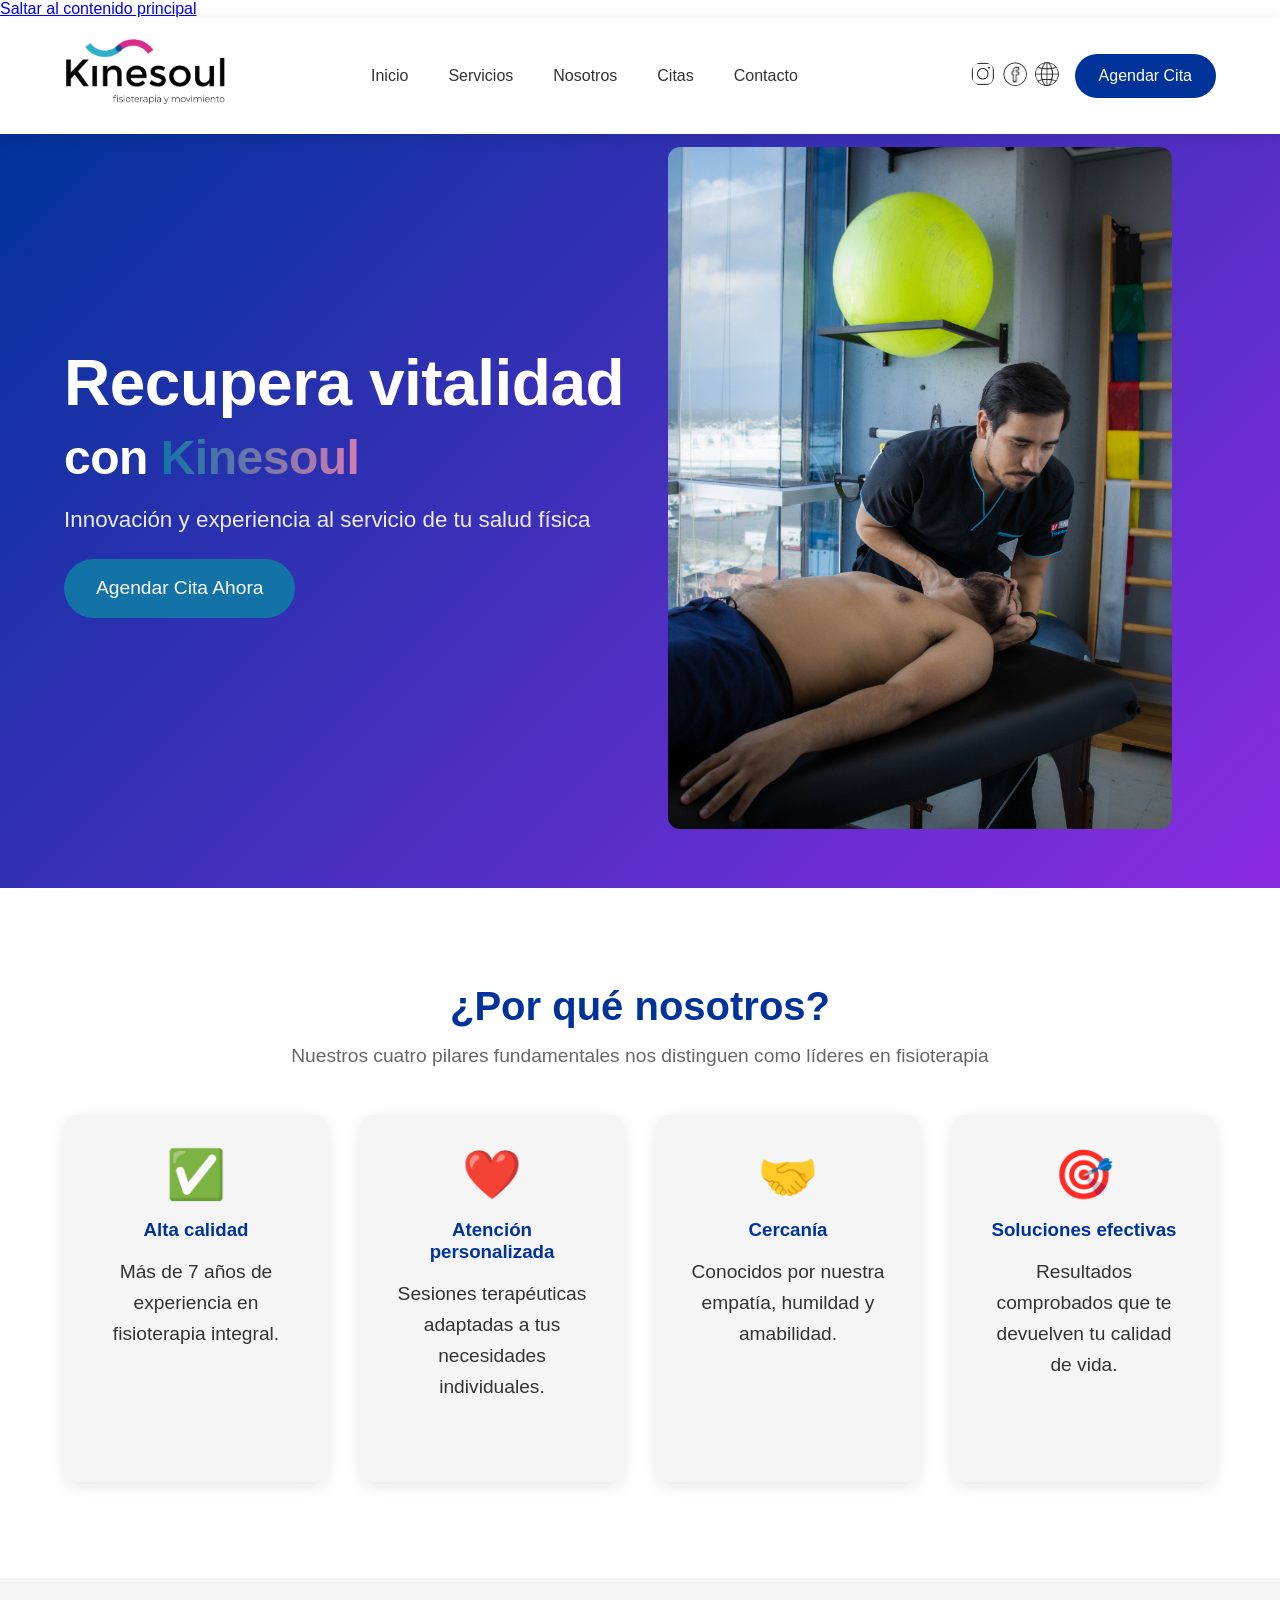
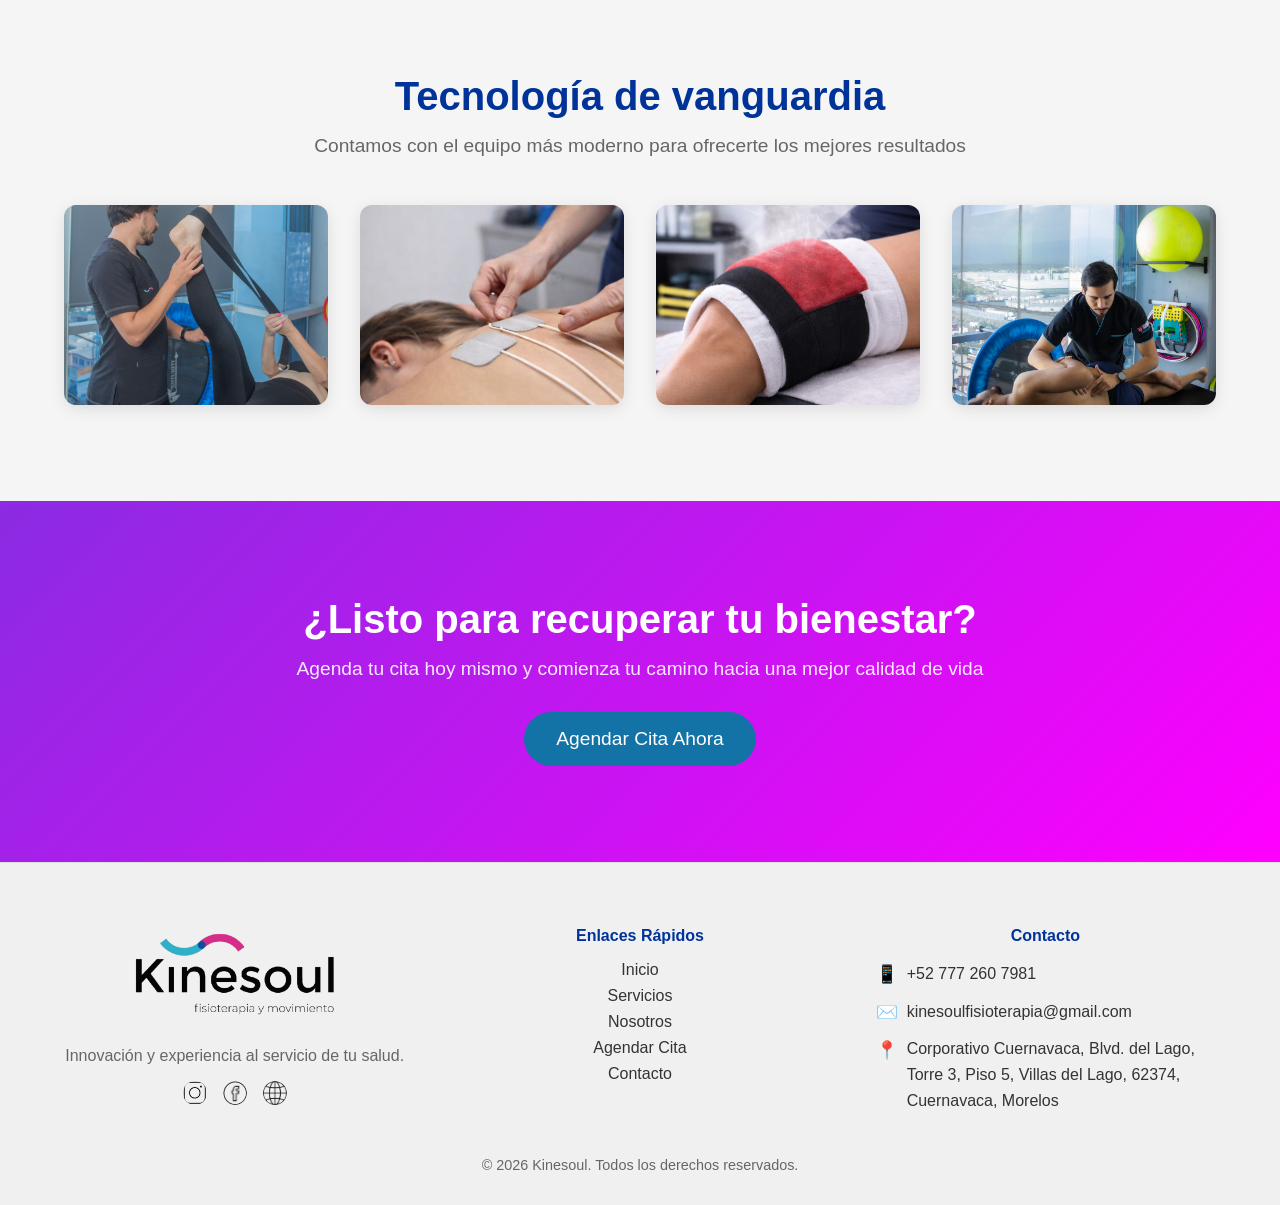
==== index.html @ 443ceb46 "Initial commit - Kinesoul physiotherapy website" ====
<!DOCTYPE html>
<html lang="es">
<head>
  <meta charset="UTF-8" />
  <meta name="viewport" content="width=device-width, initial-scale=1.0"/>
  <meta name="description" content="Kinesoul es una clínica de fisioterapia en Cuernavaca enfocada en rehabilitación, bienestar físico y atención personalizada."/>
  <title>Kinesoul - Recupera tu vitalidad</title>
  <link rel="stylesheet" href="assets/css/style.css" />
  <link rel="icon" href="assets/img/LogoBlancoRectangulo.jpeg" />
</head>
<body>
<a class="skip-link" href="#main-content">Saltar al contenido principal</a>
  <!-- Loading Screen -->
    <div class="loader" id="loader" aria-live="polite" aria-label="Cargando contenido">
      <div class="spinner" aria-hidden="true"></div>
      <p class="loader-text">Kinesoul</p>
    </div>

  <nav class="mobile-navbar" aria-label="Navegación principal móvil">
  <div class="mobile-logo-container">
    <a href="index.html" aria-label="Ir al inicio de Kinesoul">
      <img src="assets/img/LogoBlancoRectangulo.jpeg" alt="Logo de Kinesoul" />
    </a>

    <div class="mobile-social" aria-label="Redes sociales">
      <a href="https://www.instagram.com/kinesoul_fisioterapia/" target="_blank" rel="noopener noreferrer" aria-label="Instagram de Kinesoul">
        <img src="assets/img/instagram.png" alt="" />
      </a>
      <a href="https://www.facebook.com/Kinesoul.Fisioterapia/" target="_blank" rel="noopener noreferrer" aria-label="Facebook de Kinesoul">
        <img src="assets/img/facebook.png" alt="" />
      </a>
      <a href="https://www.doctoralia.com.mx/gilberto-escuadra-jasso/fisioterapeuta/morelos" target="_blank" rel="noopener noreferrer" aria-label="Perfil de Kinesoul en Doctoralia">
        <img src="assets/img/webRemove.png" alt="" />
      </a>
    </div>
  </div>

  <button class="hamburger" id="hamburger" type="button" aria-label="Abrir menú de navegación" aria-controls="slidingMenu" aria-expanded="false">
    <span></span>
    <span></span>
    <span></span>
  </button>
</nav>

  <!-- Sliding Menu -->
  <div class="sliding-menu" id="slidingMenu">
    <ul class="mobile-nav-menu">
      <li><a href="index.html">Inicio</a></li>
      <li><a href="pages/servicios.html">Servicios</a></li>
      <li><a href="pages/nosotros.html">Nosotros</a></li>
      <li><a href="pages/citas.html">Citas</a></li>
      <li><a href="pages/contacto.html">Contacto</a></li>
    </ul>
  </div>

  <!-- Desktop Navbar -->
  <nav class="desktop-navbar" id="desktopNavbar">
    <div class="logo-container">
      <a href="index.html"><img src="assets/img/LogoBlancoRectangulo.jpeg" alt="Kinesoul" /></a>
    </div>
    <ul class="nav-menu" id="navMenu">
      <li><a href="index.html">Inicio</a></li>
      <li><a href="pages/servicios.html">Servicios</a></li>
      <li><a href="pages/nosotros.html">Nosotros</a></li>
      <li><a href="pages/citas.html">Citas</a></li>
      <li><a href="pages/contacto.html">Contacto</a></li>
    </ul>
    <div class="nav-right">
      <div class="social">
        <a href="https://www.instagram.com/kinesoul_fisioterapia/" target="_blank" rel="noopener noreferrer"><img src="assets/img/instagram.png" alt="Instagram" /></a>
        <a href="https://www.facebook.com/Kinesoul.Fisioterapia/" target="_blank" rel="noopener noreferrer"><img src="assets/img/facebook.png" alt="Facebook" /></a>
        <a href="https://www.doctoralia.com.mx/gilberto-escuadra-jasso/fisioterapeuta/morelos" target="_blank" rel="noopener noreferrer"><img src="assets/img/webRemove.png" alt="Doctoralia" /></a>
      </div>
      <a href="pages/citas.html">
        <button class="btn-agendar">Agendar Cita</button>
      </a>
    </div>
    <div class="hamburger" id="desktopHamburger">
      <span></span>
      <span></span>
      <span></span>
    </div>
  </nav>
<main id="main-content">
  <!-- Hero Section -->
  <section class="hero">
    <div class="hero-content">
      <h1>Recupera vitalidad</h1>
      <h2>con <span class="highlight">Kinesoul</span></h2>
      <p class="hero-subtitle">Innovación y experiencia al servicio de tu salud física</p>
      <a href="pages/citas.html" class="btn-primary">Agendar Cita Ahora</a>
    </div>
    <div class="hero-image">
      <img src="assets/img/fisio_massage.JPG" alt="Fisioterapia en Kinesoul" />
    </div>
  </section>

  <!-- Why Us Section -->
  <section class="why-us">
    <h2>¿Por qué nosotros?</h2>
    <p>Nuestros cuatro pilares fundamentales nos distinguen como líderes en fisioterapia</p>
    <div class="cards">
      <div class="card">
        <div class="icon">✅</div>
        <h3>Alta calidad</h3>
        <p>Más de 7 años de experiencia en fisioterapia integral.</p>
      </div>
      <div class="card">
        <div class="icon">❤️</div>
        <h3>Atención personalizada</h3>
        <p>Sesiones terapéuticas adaptadas a tus necesidades individuales.</p>
      </div>
      <div class="card">
        <div class="icon">🤝</div>
        <h3>Cercanía</h3>
        <p>Conocidos por nuestra empatía, humildad y amabilidad.</p>
      </div>
      <div class="card">
        <div class="icon">🎯</div>
        <h3>Soluciones efectivas</h3>
        <p>Resultados comprobados que te devuelven tu calidad de vida.</p>
      </div>
    </div>
  </section>

  <!-- Technology Section -->
  <section class="technology">
    <h2>Tecnología de vanguardia</h2>
    <p>Contamos con el equipo más moderno para ofrecerte los mejores resultados</p>
    <div class="tech-images">
      <div class="image-item" data-title="Equipamiento de Entrenamiento Funcional" data-description="Equipo especializado para mejorar la fuerza, resistencia y movilidad funcional. Ideal para rehabilitación y prevención de lesiones.">
        <img src="assets/img/entrenamiento.jpeg" alt="Entrenamiento Funcional" />
        <div class="overlay overlay-1">
          <div class="overlay-text">Entrenamiento Funcional</div>
        </div>
      </div>
      <div class="image-item" data-title="Electroterapia Avanzada" data-description="Técnicas de electroestimulación para reducir el dolor, mejorar la circulación y acelerar la recuperación muscular.">
        <img src="assets/img/electro.jpg" alt="Electroterapia" />
        <div class="overlay overlay-2">
          <div class="overlay-text">Electroterapia</div>
        </div>
      </div>
      <div class="image-item" data-title="Equipo de Termoterapia y Crioterapia" data-description="Aplicación de calor y frío para reducir inflamación, aliviar dolor y promover la relajación muscular.">
        <img src="assets/img/calor.jpg" alt="Termoterapia" />
        <div class="overlay overlay-3">
          <div class="overlay-text">Termoterapia y Crioterapia</div>
        </div>
      </div>
      <div class="image-item" data-title="Equipo de Recuperación" data-description="Dispositivos de masaje y recuperación muscular para aliviar tensiones y mejorar el rendimiento físico.">
        <img src="assets/img/JoeEspalda.JPG" alt="Masoterapia" />
        <div class="overlay overlay-4">
          <div class="overlay-text">Recuperación</div>
        </div>
      </div>
    </div>
  </section>

  <!-- Call to Action -->
  <section class="cta">
    <h2>¿Listo para recuperar tu bienestar?</h2>
    <p>Agenda tu cita hoy mismo y comienza tu camino hacia una mejor calidad de vida</p>
    <a href="pages/citas.html" class="btn-primary">Agendar Cita Ahora</a>
  </section>
</main>
 <!-- Footer -->
  <footer>
    <div class="footer-content">
      <div class="footer-column">
        <div class="footer-logo" id="footerLogo">
          <img src="assets/img/LogoBlancoRectanguloremovebg.png" alt="Kinesoul" />
          <p>Innovación y experiencia al servicio de tu salud.</p>
          <div class="footer-social">
            <a href="https://www.instagram.com/kinesoul_fisioterapia/" target="_blank"><img src="assets/img/instagram.png" alt="Instagram" /></a>
            <a href="https://www.facebook.com/Kinesoul.Fisioterapia/" target="_blank"><img src="assets/img/facebook.png" alt="Facebook" /></a>
            <a href="https://www.doctoralia.com.mx/gilberto-escuadra-jasso/fisioterapeuta/morelos" target="_blank"><img src="assets/img/webRemove.png" alt="Doctoralia" /></a>
          </div>
        </div>
      </div>
      <div class="footer-column">
        <h4>Enlaces Rápidos</h4>
        <ul class="quick-links">
          <li><a href="../index.html">Inicio</a></li>
          <li><a href="servicios.html">Servicios</a></li>
          <li><a href="nosotros.html">Nosotros</a></li>
          <li><a href="pages/citas.html">Agendar Cita</a></li>
          <li><a href="pages/contacto.html">Contacto</a></li>          
        </ul>
      </div>

      <div class="footer-column">
        <h4>Contacto</h4>
        <div class="contact-wrapper">
          <div class="contact-row">
            <span class="icon">📱</span>
            <a href="https://wa.me/527772607981" class="contact-link">+52 777 260 7981</a>
          </div>
          <div class="contact-row">
            <span class="icon">✉️</span>
            <a href="mailto:kinesoulfisioterapia@gmail.com" class="contact-link">kinesoulfisioterapia@gmail.com</a>
          </div>
          <div class="contact-row">
            <span class="icon">📍</span>
            <a href="https://maps.google.com/maps?q=Corporativo+Cuernavaca,+Blvd.+del+Lago,+Torre+3,+Piso+5,+Villas+del+Lago,+62374,+Cuernavaca,+Morelos" target="_blank" class="contact-link">Corporativo Cuernavaca, Blvd. del Lago, Torre 3, Piso 5, Villas del Lago, 62374, Cuernavaca, Morelos</a>
          </div>
        </div>
      </div>
    </div>
    <div class="footer-bottom">
      <p>© 2026 Kinesoul. Todos los derechos reservados.</p>
    </div>
  </footer>

  <!-- Modal para píldoras informativas -->
  <div id="infoModal" class="modal">
    <div class="modal-content">
      <span class="close">&times;</span>
      <h3 id="modalTitle"></h3>
      <p id="modalText"></p>
    </div>
  </div>

  <!-- JavaScript -->
  <script src="assets/js/script.js" defer></script>
</body>
</html>
---- assets/css/style.css ----
/* Variables */
:root {
  --azul-marino: #003399;
  --violeta: #8A2BE2;
  --fucsia: #FF00FF;
  --azul-gradiente: #1373A6;
  --violeta-gradiente: #D57DAD;
  --turquesa-gradiente: #31AECA;
  --rosa-gradiente: #D8288A;
  --blanco: #ffffff;
  --texto: #333;
  --gris-oscuro: #666;
  --gris-claro: #f5f5f5;
  --sombra: 0 4px 15px rgba(0,0,0,0.1);
  --sombra-hover: 0 8px 25px rgba(0,0,0,0.15);
  --transicion: all 0.3s ease;
}

* {
  margin: 0;
  padding: 0;
  box-sizing: border-box;
  font-family: 'Open Sans', sans-serif;
}

body {
  background: var(--blanco);
  color: var(--texto);
}

/* Loader */
.loader {
  position: fixed;
  top: 0;
  left: 0;
  width: 100%;
  height: 100%;
  display: flex;
  justify-content: center;
  align-items: center;
  background: white;
  z-index: 9999;
  flex-direction: column;
  gap: 1rem;
}

.spinner {
  width: 50px;
  height: 50px;
  border: 4px solid #f3f3f3;
  border-top: 4px solid var(--azul-marino);
  border-radius: 50%;
  animation: spin 1s linear infinite;
}

@keyframes spin {
  0% { transform: rotate(0deg); }
  100% { transform: rotate(360deg); }
}

.loader-text {
  font-size: 2rem;
  font-weight: 700;
  color: var(--violeta);
  background: -webkit-linear-gradient(45deg, var(--violeta), var(--fucsia));
  -webkit-background-clip: text;
  -webkit-text-fill-color: transparent;
}

/* Mobile Navbar */
.mobile-navbar {
  display: none;
  align-items: center;
  justify-content: space-between;
  padding: 1rem 2%;
  background: white;
  box-shadow: var(--sombra);
  position: sticky;
  top: 0;
  z-index: 1000;
}

.mobile-logo-container {
  display: flex;
  align-items: center;
  gap: 1rem;
}

.mobile-logo-container img {
  height: 50px;
}

.mobile-social {
  display: flex;
  gap: 0.5rem;
}

.mobile-social img {
  width: 20px;
  height: 20px;
  border-radius: 50%;
  cursor: pointer;
  transition: var(--transicion);
}

.mobile-social img:hover {
  transform: scale(1.1);
}

.hamburger {
  display: none;
  flex-direction: column;
  cursor: pointer;
  z-index: 1001;
}

.hamburger span {
  width: 25px;
  height: 3px;
  background: var(--texto);
  margin: 3px;
  transition: all 0.3s ease;
}

.hamburger.active span:nth-child(1) {
  transform: rotate(45deg) translate(5px, 5px);
}

.hamburger.active span:nth-child(2) {
  opacity: 0;
}

.hamburger.active span:nth-child(3) {
  transform: rotate(-45deg) translate(5px, -5px);
}

/* Sliding Menu */
.sliding-menu {
  position: fixed;
  top: 0;
  left: -100%;
  width: 70%;
  height: 100vh;
  background: white;
  box-shadow: var(--sombra);
  z-index: 999;
  transition: var(--transicion);
  padding-top: 6rem;
}

.sliding-menu.active {
  left: 0;
}

.mobile-nav-menu {
  list-style: none;
  padding: 0;
  margin: 0;
}

.mobile-nav-menu li {
  margin: 0;
}

.mobile-nav-menu li a {
  display: block;
  padding: 1rem 2rem;
  text-decoration: none;
  color: var(--texto);
  font-weight: 500;
  border-bottom: 1px solid #eee;
  transition: var(--transicion);
}

.mobile-nav-menu li a:hover {
  background: var(--gris-claro);
  color: var(--azul-marino);
}

/* Desktop Navbar */
.desktop-navbar {
  display: flex;
  justify-content: space-between;
  align-items: center;
  padding: 1rem 5%;
  background: white;
  box-shadow: var(--sombra);
  position: sticky;
  top: 0;
  z-index: 100;
  transition: var(--transicion);
  transform: translateY(0);
}

.desktop-navbar.hidden {
  transform: translateY(-100%);
}

.logo-container img {
  height: 80px;
  cursor: pointer;
}

.nav-menu {
  display: flex;
  list-style: none;
  gap: 2.5rem;
  margin: 0 15% 0 auto;
  padding: 0;
  transition: var(--transicion);
}

@media (min-width: 901px) and (max-width: 1200px) {
  .logo-container img {
    height: 70px;
  }

  .nav-menu {
    gap: 1.4rem;
    margin: 0 4% 0 auto;
  }

  .btn-agendar {
    padding: 0.7rem 1.2rem;
    font-size: 0.95rem;
  }
}

.nav-menu li a {
  text-decoration: none;
  color: var(--texto);
  font-weight: 500;
  transition: var(--transicion);
}

.nav-menu li a:hover {
  color: var(--azul-marino);
}

.nav-right {
  display: flex;
  align-items: center;
  gap: 1rem;
}

.social {
  display: flex;
  gap: 0.5rem;
  transition: var(--transicion);
}

.social img {
  width: 24px;
  height: 24px;
  border-radius: 50%;
  cursor: pointer;
  transition: var(--transicion);
}

.social img:hover {
  transform: scale(1.1);
}

.btn-agendar {
  background: var(--azul-marino);
  color: white;
  border: none;
  padding: 0.8rem 1.5rem;
  font-size: 1rem;
  border-radius: 30px;
  cursor: pointer;
  transition: var(--transicion);
}

.btn-agendar:hover {
  background: #002a80;
}

/* Hero Section */
.hero {
  display: flex;
  align-items: center;
  justify-content: center;
  gap: 1rem; 
  padding-top: 0.5rem; 
  padding-bottom: 4rem;
  padding-left: 5%;
  padding-right: 5%;
  background: linear-gradient(135deg, var(--azul-marino), var(--violeta));
  color: white;
}

.hero-content {
  flex: 1;
  color: white;
  font-size: 1.4rem; 
  line-height: 1.4;
  margin-right: -3rem; 
}

.hero h1 {
  font-size: 4rem; 
  font-weight: 800;
  margin-bottom: 0.3rem;
  line-height: 1.1;
  letter-spacing: -0.5px; 
}

.hero h2 {
  font-size: 3rem; 
  font-weight: 800;
  margin-bottom: 0.8rem;
  letter-spacing: -0.5px; 
}

.highlight {
  background: linear-gradient(90deg, var(--azul-gradiente) 0%, var(--violeta-gradiente) 100%);
  -webkit-background-clip: text;
  -webkit-text-fill-color: transparent;
}

.hero-subtitle {
  font-size: 1.4rem; 
  margin-bottom: 1.5rem;
  opacity: 0.9;
  line-height: 1.4; 
  text-align: left; 
  word-wrap: break-word; 
}

.btn-primary {
  background: #1373A6; 
  color: white;
  border: none;
  padding: 1rem 2rem;
  font-size: 1.2rem; 
  border-radius: 30px;
  cursor: pointer;
  transition: var(--transicion);
  text-decoration: none;
  display: inline-block;
}

.btn-primary:hover {
  background: #0f5a80; 
  transform: translateY(-3px);
  box-shadow: var(--sombra-hover);
}

.hero-image {
  flex: 1;
  display: flex;
  justify-content: center;
  align-items: center;
  transform: translateY(5px); 
}

.hero-image img {
  width: 85%; 
  height: auto;
  object-fit: cover;
  border-radius: 12px;
  transition: var(--transicion);
}

.hero-image:hover img {
  transform: scale(1.05); 
}

/* Why Us Section */
.why-us {
  padding: 6rem 5%;
  background: var(--blanco);
  text-align: center;
}

.why-us h2 {
  color: var(--azul-marino);
  font-size: 2.5rem;
  margin-bottom: 1rem;
}

.why-us p {
  color: var(--gris-oscuro);
  font-size: 1.2rem;
  margin-bottom: 3rem;
}

.cards {
  display: grid;
  grid-template-columns: repeat(auto-fit, minmax(250px, 1fr));
  gap: 2rem;
}

.card {
  background: var(--gris-claro);
  padding: 2rem;
  border-radius: 12px;
  box-shadow: var(--sombra);
  transition: var(--transicion);
  text-align: center;
}

.card:hover {
  transform: translateY(-10px);
  box-shadow: var(--sombra-hover);
}

.card .icon {
  font-size: 3rem;
  margin-bottom: 1rem;
}

.card h3 {
  color: var(--azul-marino);
  margin-bottom: 1rem;
}

.card p {
  color: var(--texto);
  line-height: 1.6;
}

/* Technology Section */
.technology {
  padding: 6rem 5%;
  background: var(--gris-claro);
  text-align: center;
}

.technology h2 {
  color: var(--azul-marino);
  font-size: 2.5rem;
  margin-bottom: 1rem;
}

.technology p {
  color: var(--gris-oscuro);
  font-size: 1.2rem;
  margin-bottom: 3rem;
}

.tech-images {
  display: grid;
  grid-template-columns: repeat(auto-fit, minmax(250px, 1fr));
  gap: 2rem;
}

.image-item {
  position: relative;
  border-radius: 12px;
  overflow: hidden;
  box-shadow: var(--sombra);
  cursor: pointer;
  transition: var(--transicion);
  height: 200px;
}

.image-item img {
  width: 100%;
  height: 100%;
  object-fit: cover;
  transition: var(--transicion);
}

.image-item:hover img {
  transform: scale(1.05);
  filter: brightness(0.7);
}

.overlay {
  position: absolute;
  top: 0;
  left: 0;
  right: 0;
  bottom: 0;
  background: rgba(0, 0, 0, 0.7);
  opacity: 0;
  transition: var(--transicion);
  display: flex;
  justify-content: center;
  align-items: center;
  color: white;
  font-size: 1.5rem;
  text-align: center;
  padding: 1rem;
  pointer-events: none;
}

.image-item:hover .overlay {
  opacity: 1;
}

.overlay-1 {
  background: linear-gradient(45deg, rgba(19, 115, 166, 0.8), rgba(19, 115, 166, 0.9));
}

.overlay-2 {
  background: linear-gradient(45deg, rgba(213, 125, 173, 0.8), rgba(213, 125, 173, 0.9));
}

.overlay-3 {
  background: linear-gradient(45deg, rgba(49, 174, 202, 0.8), rgba(49, 174, 202, 0.9));
}

.overlay-4 {
  background: linear-gradient(45deg, rgba(216, 40, 138, 0.8), rgba(216, 40, 138, 0.9));
}

.overlay-text {
  opacity: 0;
  transition: var(--transicion);
  font-size: 1.8rem; 
  font-weight: bold;
}

.image-item:hover .overlay-text {
  opacity: 1;
}

/* Call to Action */
.cta {
  padding: 6rem 5%;
  background: linear-gradient(135deg, var(--violeta), var(--fucsia));
  color: white;
  text-align: center;
}

.cta h2 {
  font-size: 2.5rem;
  margin-bottom: 1rem;
}

.cta p {
  font-size: 1.2rem;
  margin-bottom: 2rem;
  opacity: 0.9;
}

.cta .btn-primary {
  background: #1373A6; 
}

.cta .btn-primary:hover {
  background: #0f5a80; 
}

/* About Section (Nosotros) */
.nosotros-section {
  padding: 6rem 5%;
  background: var(--blanco);
}

.nosotros-section h1 {
  color: var(--azul-marino);
  font-size: 2.5rem;
  text-align: center;
  margin-bottom: 1rem;
}

.nosotros-section .subtitle {
  color: var(--gris-oscuro);
  font-size: 1.2rem;
  text-align: center;
  margin-bottom: 3rem;
}

.team-grid {
  display: grid;
  grid-template-columns: repeat(auto-fit, minmax(350px, 1fr));
  gap: 2rem;
  margin-bottom: 4rem;
}

.team-card {
  background: var(--gris-claro);
  border-radius: 12px;
  overflow: hidden;
  box-shadow: var(--sombra);
  transition: var(--transicion);
  cursor: pointer;
}

.team-card:hover {
  transform: translateY(-10px);
  box-shadow: var(--sombra-hover);
}

.team-image {
  height: 250px;
  overflow: hidden;
}

.team-image img {
  width: 100%;
  height: 100%;
  object-fit: cover;
  object-position: center 15%; 
  transition: var(--transicion);
}

.team-card:hover .team-image img {
  transform: scale(1.05);
}

.team-content {
  padding: 1.5rem;
}

.team-content h3 {
  color: var(--azul-marino);
  margin-bottom: 0.5rem;
}

.team-content p {
  color: var(--texto);
  margin-bottom: 1rem;
  line-height: 1.6;
}

.view-profile-btn {
  background: var(--azul-marino);
  color: white;
  border: none;
  padding: 0.8rem 1.5rem;
  font-size: 1rem;
  border-radius: 30px;
  cursor: pointer;
  transition: var(--transicion);
  margin-top: 1rem;
}

.view-profile-btn:hover {
  background: #002a80;
}

.philosophy-section {
  text-align: center;
  margin-top: 4rem;
}

.philosophy-section h2 {
  color: var(--azul-marino);
  font-size: 2rem;
  margin-bottom: 2rem;
}

.philosophy-section p {
  color: var(--texto);
  max-width: 800px;
  margin: 0 auto 3rem;
  line-height: 1.8;
  font-size: 1.1rem;
}

.philosophy-cards {
  display: grid;
  grid-template-columns: repeat(auto-fit, minmax(250px, 1fr));
  gap: 2rem;
}

.philosophy-card {
  background: white;
  padding: 2rem;
  border-radius: 12px;
  box-shadow: var(--sombra);
  transition: var(--transicion);
}

.philosophy-card:hover {
  transform: translateY(-5px);
  box-shadow: var(--sombra-hover);
}

.philosophy-icon {
  font-size: 2.5rem;
  color: var(--azul-marino);
  margin-bottom: 1rem;
}

.philosophy-card h3 {
  color: var(--azul-marino);
  margin-bottom: 1rem;
}

.philosophy-card p {
  color: var(--texto);
}

/* Profile Section (Gilberto & Gera) */
.about-section, .profile-section {
  padding: 6rem 5%;
  background: var(--blanco);
}

.about-header, .profile-header {
  display: flex;
  align-items: center;
  gap: 2rem;
  margin-bottom: 3rem;
}

.profile-image {
  width: 300px;
  height: 300px;
  border-radius: 12px;
  overflow: hidden;
  box-shadow: var(--sombra);
}

.profile-image img {
  width: 100%;
  height: 100%;
  object-fit: cover;
  object-position: center 15%; 
  transform: translateY(10px); 
}

.profile-info {
  flex: 1;
}

.profile-info h1 {
  color: var(--azul-marino);
  font-size: 2.5rem;
  margin-bottom: 0.5rem;
}

.profile-info p {
  color: #333;
  margin-bottom: 1rem;
  line-height: 1.6;
}

.tabs-container, .profile-content {
  background: white;
  border-radius: 12px;
  box-shadow: var(--sombra);
  padding: 2rem;
  margin-bottom: 3rem;
}

.tab-buttons {
  display: flex;
  gap: 1rem;
  margin-bottom: 1.5rem;
  flex-wrap: wrap;
}

.tab-button {
  background: #f0f0f0;
  color: var(--texto);
  border: none;
  padding: 1rem 1.5rem;
  font-size: 1rem;
  border-radius: 8px;
  cursor: pointer;
  transition: var(--transicion);
  display: flex;
  align-items: center;
  gap: 0.5rem;
}

.tab-button:hover {
  transform: scale(1.05);
  background: #e0e0e0;
}

.tab-button.active[data-tab="education"] {
  background: #e6f0ff; /* Light blue */
  color: var(--texto);
}

.tab-button.active[data-tab="experience"] {
  background: #f0e6ff; /* Light violet */
  color: var(--texto);
}

.tab-button.active[data-tab="certifications"] {
  background: #ffe6f0; /* Light fuchsia */
  color: var(--texto);
}

.tab-icon {
  font-size: 1.2rem;
}

.tab-content {
  min-height: 300px;
}

.tab-pane {
  display: none;
  animation: fadeIn 0.5s ease;
}

.tab-pane.active {
  display: block;
}

#education {
  background-color: #e6f0ff; /* Light blue */
  padding: 1.5rem;
  border-radius: 8px;
}

#experience {
  background-color: #f0e6ff; /* Light violet */
  padding: 1.5rem;
  border-radius: 8px;
}

#certifications {
  background-color: #ffe6f0; /* Light fuchsia */
  padding: 1.5rem;
  border-radius: 8px;
}

.tab-pane h2 {
  margin-bottom: 1.5rem;
  font-size: 1.8rem;
}

#education h2 {
  color: var(--azul-marino);
}

#experience h2 {
  color: var(--violeta);
}

#certifications h2 {
  color: var(--fucsia);
}

.tab-pane p {
  color: var(--texto);
  margin-bottom: 1rem;
  line-height: 1.6;
  font-size: 1.1rem;
}

.tab-pane ul {
  list-style: none;
  padding: 0;
  margin: 1rem 0;
}

.tab-pane ul li {
  margin-bottom: 0.75rem;
  padding-left: 1.5rem;
  position: relative;
  line-height: 1.6;
}

.tab-pane ul li:before {
  content: "•";
  position: absolute;
  left: 0;
  font-size: 1.5rem;
  top: 0;
}

#education ul li:before {
  color: var(--azul-marino);
}

#experience ul li:before {
  color: var(--violeta);
}

#certifications ul li:before {
  color: var(--fucsia);
}

/* Botón Secundario: Estilo Kinesoul (Fondo Blanco, Letras Azul Marino) */
.btn-secondary {
  background: white; /* Fondo blanco */
  color: var(--azul-marino); /* Color del texto azul marino */
  border: 2px solid var(--azul-marino); /* Borde azul marino */
  padding: 0.8rem 2rem;
  font-size: 1.1rem;
  border-radius: 30px; 
  cursor: pointer;
  transition: var(--transicion);
  text-decoration: none;
  display: inline-block;
  font-weight: 500; 
}

.btn-secondary:hover {
  background: var(--azul-marino); /* Fondo azul marino al pasar el mouse */
  color: white; /* Texto blanco al pasar el mouse */
  transform: translateY(-2px);
  box-shadow: var(--sombra-hover);
}

/* Contact Section */
.contact-section {
  padding: 6rem 5%;
  background: var(--blanco);
}

.contact-section h1 {
  color: var(--azul-marino);
  font-size: 2.5rem;
  text-align: center;
  margin-bottom: 1rem;
}

.contact-section .subtitle {
  color: var(--gris-oscuro);
  font-size: 1.2rem;
  text-align: center;
  margin-bottom: 3rem;
}

.contact-grid {
  display: grid;
  grid-template-columns: 1fr 1fr;
  gap: 3rem;
  margin-bottom: 4rem;
}

.contact-info {
  display: flex;
  flex-direction: column;
  gap: 1.5rem;
}

.contact-item {
  display: flex;
  gap: 1.5rem;
  align-items: flex-start;
  padding: 1.5rem;
  border-radius: 12px;
  background: var(--gris-claro);
  box-shadow: var(--sombra);
  transition: var(--transicion);
  cursor: pointer;
}

.contact-item:hover {
  transform: translateY(-5px);
  box-shadow: var(--sombra-hover);
}

.icon-circle {
  width: 50px;
  height: 50px;
  border-radius: 50%;
  background: var(--azul-marino);
  display: flex;
  justify-content: center;
  align-items: center;
  color: white;
  flex-shrink: 0;
}

.contact-details h3 {
  color: var(--azul-marino);
  margin-bottom: 0.5rem;
}

.contact-details p {
  color: var(--texto);
  line-height: 1.6;
}

.map-container {
  height: 400px;
  border-radius: 12px;
  overflow: hidden;
  box-shadow: var(--sombra);
}

.map-placeholder {
  width: 100%;
  height: 100%;
}

.map-placeholder iframe {
  width: 100%;
  height: 100%;
  border: none;
}

.emergency-contact {
  text-align: center;
  padding: 2rem;
  background: var(--gris-claro);
  border-radius: 12px;
}

.emergency-contact h2 {
  color: var(--azul-marino);
  margin-bottom: 1rem;
}

.emergency-contact p {
  color: var(--texto);
  margin-bottom: 1.5rem;
}

.whatsapp-btn {
  background: #25D366;
  color: white;
  border: none;
  padding: 1rem 2rem;
  font-size: 1.1rem;
  border-radius: 30px;
  cursor: pointer;
  transition: var(--transicion);
  display: inline-flex;
  align-items: center;
  gap: 0.5rem;
}

.whatsapp-btn:hover {
  background: #1da851;
  transform: translateY(-2px);
}

/* Footer */
footer {
  background: #f0f0f0;
  padding: 4rem 5% 2rem;
  border-top: 1px solid #ddd;
}

.footer-content {
  display: flex;
  justify-content: space-between;
  gap: 4rem;
  max-width: 1200px;
  margin: 0 auto;
  flex-wrap: wrap;
}

.footer-column {
  flex: 1;
  min-width: 250px;
  text-align: center;
}

.footer-logo img {
  height: 100px;
  margin-bottom: 1rem;
  cursor: pointer;
}

.footer-logo p {
  color: var(--gris-oscuro);
  margin-bottom: 1rem;
}

.footer-social {
  display: flex;
  gap: 1rem;
  justify-content: center;
}

.footer-social img {
  width: 24px;
  height: 24px;
  border-radius: 50%;
  cursor: pointer;
}

.footer-column h4 {
  color: var(--azul-marino);
  margin-bottom: 1rem;
  font-weight: 600;
  text-align: center;
}

.footer-column ul {
  list-style: none;
  padding: 0;
  margin: 0;
}

.quick-links li,
.contact-info li {
  margin: 0.5rem 0;
}

.quick-links a,
.contact-info a {
  color: var(--texto);
  text-decoration: none;
  font-weight: 500;
  transition: var(--transicion);
}

.quick-links a:hover,
.contact-info a:hover {
  color: var(--azul-marino);
}

.contact-info i {
  margin-right: 0.5rem;
  color: var(--azul-marino);
  font-size: 1.1rem;
}

.contact-info a {
  display: flex;
  align-items: center;
}

.footer-column:last-child {
  text-align: right;
}

.contact-wrapper {
  display: flex;
  flex-direction: column;
  align-items: flex-start;
  gap: 0.75rem;
  width: 100%;
  margin-left: auto;
  max-width: 350px;
}

.contact-row {
  display: flex;
  align-items: flex-start;
  gap: 0.5rem;
}

.contact-row .icon {
  font-size: 1.1rem;
  color: var(--azul-marino);
  min-width: 24px;
  text-align: center;
  margin-top: 0.2rem;
}

.contact-link,
.contact-text {
  color: var(--texto);
  font-weight: 500;
  line-height: 1.6;
  text-align: left;
  word-break: break-word;
}

.contact-link {
  text-decoration: none;
  transition: var(--transicion);
}

.contact-link:hover {
  color: var(--azul-marino);
}

/* Footer Bottom*/
.footer-bottom {
  text-align: center;
  padding-top: 2rem;
  color: var(--gris-oscuro);
  font-size: 0.9rem;
}

/* Modal */
.modal {
  display: none;
  position: fixed;
  z-index: 1000;
  left: 0;
  top: 0;
  width: 100%;
  height: 100%;
  background-color: rgba(0,0,0,0.5);
}

.modal-content {
  background-color: white;
  margin: 15% auto;
  padding: 2rem;
  border-radius: 12px;
  width: 80%;
  max-width: 500px;
  position: relative;
  animation: fadeIn 0.3s ease;
}

.close {
  color: #aaa;
  float: right;
  font-size: 28px;
  font-weight: bold;
  cursor: pointer;
  position: absolute;
  top: 1rem;
  right: 1.5rem;
}

.close:hover,
.close:focus {
  color: black;
}

.modal-content h3 {
  color: var(--azul-marino);
  margin-bottom: 1rem;
}

/* Services Section */
.services-section {
  padding: 6rem 5%;
  background: var(--blanco);
}

.section-title {
  color: var(--azul-marino);
  font-size: 2.5rem;
  text-align: center;
  margin-bottom: 1rem;
}

.section-subtitle {
  color: var(--gris-oscuro);
  font-size: 1.2rem;
  text-align: center;
  margin-bottom: 3rem;
}

.services-grid,
.areas-grid {
  display: grid;
  grid-template-columns: repeat(auto-fit, minmax(250px, 1fr));
  gap: 2rem;
  margin-bottom: 4rem;
}

.service-item,
.area-item {
  position: relative;
  border-radius: 12px;
  overflow: hidden;
  box-shadow: var(--sombra);
  cursor: pointer;
  transition: var(--transicion);
  height: 200px;
  display: flex;
  justify-content: center;
  align-items: center;
  animation: pulseColor 8s infinite;
}

/* Animación de cambio de color para los recuadros */
@keyframes pulseColor {
  0% { background: var(--azul-marino); }
  25% { background: var(--violeta); }
  50% { background: var(--fucsia); }
  75% { background: var(--azul-gradiente); }
  100% { background: var(--azul-marino); }
}

/* Texto dentro del recuadro */
.service-content,
.area-content {
  width: 100%;
  height: 100%;
  display: flex;
  justify-content: center;
  align-items: center;
  padding: 1rem;
  text-align: center;
  color: white;
  font-weight: bold;
  font-size: 1.5rem;
  opacity: 1; /* Aseguramos que esté visible */
  transition: var(--transicion);
}

/* Mostrar texto al pasar el cursor (solo en desktop) */
@media (min-width: 901px) {
  .service-item:hover .service-content,
  .area-item:hover .area-content {
    opacity: 1;
  }
}

/* Efecto de parpadeo constante del texto (en todos los dispositivos) */
.service-name,
.area-name {
  /* El texto siempre está visible con parpadeo */
  animation: blink 3s infinite;
  animation-delay: calc(var(--delay) * 1s);
}

@keyframes blink {
  0%, 100% { opacity: 1; }
  50% { opacity: 0.2; }
}

/* Asignar retardos aleatorios a cada recuadro para el parpadeo */
.service-item:nth-child(1) .service-name { --delay: 0; }
.service-item:nth-child(2) .service-name { --delay: 0.5; }
.service-item:nth-child(3) .service-name { --delay: 1; }
.service-item:nth-child(4) .service-name { --delay: 1.5; }
.service-item:nth-child(5) .service-name { --delay: 2; }
.service-item:nth-child(6) .service-name { --delay: 2.5; }
.service-item:nth-child(7) .service-name { --delay: 3; }
.service-item:nth-child(8) .service-name { --delay: 3.5; }
.service-item:nth-child(9) .service-name { --delay: 4; }
.service-item:nth-child(10) .service-name { --delay: 4.5; }
.service-item:nth-child(11) .service-name { --delay: 5; }
.service-item:nth-child(12) .service-name { --delay: 5.5; }

.area-item:nth-child(1) .area-name { --delay: 0; }
.area-item:nth-child(2) .area-name { --delay: 0.5; }
.area-item:nth-child(3) .area-name { --delay: 1; }
.area-item:nth-child(4) .area-name { --delay: 1.5; }
.area-item:nth-child(5) .area-name { --delay: 2; }
.area-item:nth-child(6) .area-name { --delay: 2.5; }
.area-item:nth-child(7) .area-name { --delay: 3; }
.area-item:nth-child(8) .area-name { --delay: 3.5; }

/* CTA Section */
.cta-section {
  display: flex;
  align-items: center;
  gap: 4rem;
  padding: 4rem 0;
  background: var(--gris-claro);
  border-radius: 12px;
  margin-top: 4rem;
}

.cta-image img {
  width: 100%;
  max-width: 300px;
  border-radius: 12px;
  object-fit: cover;
}

.cta-form {
  flex: 1;
}

.cta-form h2 {
  color: var(--azul-marino);
  font-size: 2rem;
  margin-bottom: 1rem;
}

.cta-form p {
  color: var(--texto);
  margin-bottom: 2rem;
  line-height: 1.6;
}

.cta-form input {
  width: 100%;
  padding: 0.6rem; 
  margin-bottom: 1rem;
  border: 1px solid #ddd;
  border-radius: 8px;
  font-size: 0.9rem; 
}

.cta-form button {
  width: 100%;
  padding: 0.5rem 1rem; 
  background: var(--azul-marino);
  color: white;
  border: none;
  border-radius: 30px;
  cursor: pointer;
  font-size: 0.8rem; 
  transition: var(--transicion);
  font-weight: 500;
}

.cta-form button:hover {
  /* Efecto de color aleatorio al hacer hover */
  animation: randomHoverColor 0.5s ease-in-out;
  transform: translateY(-2px);
}

/* Animación para colores aleatorios al hacer hover en el botón */
@keyframes randomHoverColor {
  0% { background: var(--azul-marino); }
  25% { background: var(--violeta); }
  50% { background: var(--fucsia); }
  75% { background: var(--azul-gradiente); }
  100% { background: var(--azul-marino); }
}

/* Animations */
@keyframes fadeIn {
  from { opacity: 0; transform: translateY(10px); }
  to { opacity: 1; transform: translateY(0); }
}

/* --- Pop-up Inicial para Citas --- */
.popup-overlay {
  display: none;
  position: fixed;
  top: 0;
  left: 0;
  width: 100%;
  height: 100%;
  background: rgba(0,0,0,0.5);
  z-index: 10000;
  justify-content: center;
  align-items: center;
  padding: 2rem;
}

.popup-content {
  background: white;
  padding: 2rem;
  border-radius: 12px;
  box-shadow: var(--sombra);
  text-align: center;
  max-width: 400px;
  width: 100%;
  animation: fadeIn 0.3s ease;
}

.popup-content h2 {
  color: var(--azul-marino);
  margin-bottom: 0.5rem;
}

.popup-content p {
  color: var(--gris-oscuro);
  margin-bottom: 1.5rem;
  line-height: 1.4;
}

.popup-buttons {
  display: flex;
  gap: 1rem;
  justify-content: center;
}

.popup-buttons button {
  flex: 1;
}

/* --- Formulario de Citas --- */
.citas-main {
  background: var(--blanco);
  padding: 6rem 5% 4rem;
}

.citas-section .section-title {
  color: var(--azul-marino);
  font-size: 2.5rem;
  text-align: center;
  margin-bottom: 1rem;
}

.citas-section .section-subtitle {
  color: var(--gris-oscuro);
  font-size: 1.2rem;
  text-align: center;
  margin-bottom: 3rem;
}

.form-container {
  max-width: 800px;
  margin: 0 auto;
}

.form-card {
  background: white;
  padding: 2rem;
  border-radius: 12px;
  box-shadow: var(--sombra);
  margin-bottom: 2rem;
}

.form-card h3 {
  color: var(--azul-marino);
  margin-bottom: 1rem;
  font-size: 1.5rem;
  display: flex;
  align-items: center;
  gap: 0.5rem;
}

.form-card h3::before {
  content: "👤";
  font-size: 1.2rem;
}

.form-card h3:nth-child(2)::before {
  content: "🧑‍⚕️";
}

.form-card h3:nth-child(3)::before {
  content: "📅";
}

.form-group {
  margin-bottom: 1.5rem;
}

.form-group label {
  display: block;
  margin-bottom: 0.5rem;
  color: var(--texto);
  font-weight: 500;
}

.form-group input,
.form-group select,
.form-group textarea {
  width: 100%;
  padding: 0.8rem;
  border: 1px solid #ddd;
  border-radius: 8px;
  font-size: 1rem;
  transition: var(--transicion);
}

.form-group input:focus,
.form-group select:focus,
.form-group textarea:focus {
  border-color: var(--azul-marino);
  outline: none;
}

/* --- Estilos para alinear Fecha de nacimiento, Edad y Género en una fila --- */
.form-row {
  display: flex;
  gap: 1rem;
  margin-bottom: 1.5rem;
  flex-wrap: wrap; 
}

.form-row .form-group {
  flex: 1;
  min-width: 200px; 
}

/* Asegurar que los inputs y selects tengan un ancho adecuado dentro de la fila */
.form-row input,
.form-row select {
  width: 100%;
}

/* Estilos para los textareas */
.form-group textarea {
  width: 100%;
  padding: 0.8rem;
  border: 1px solid #ddd;
  border-radius: 8px;
  font-size: 1rem;
  resize: vertical; 
  transition: var(--transicion);
}

.form-group textarea:focus {
  border-color: var(--azul-marino);
  outline: none;
}

.calendar-grid {
  display: grid;
  grid-template-columns: repeat(auto-fit, minmax(100px, 1fr));
  gap: 0.5rem;
  margin-bottom: 1rem;
}

.calendar-day {
  padding: 0.5rem;
  border-radius: 8px;
  text-align: center;
  cursor: pointer;
  transition: var(--transicion);
  font-size: 0.9rem;
}

.calendar-day:hover {
  transform: scale(1.05);
}

.calendar-day.green {
  background: #d4edda;
  color: #155724;
  border: 1px solid #c3e6cb;
}

.calendar-day.yellow {
  background: #fff3cd;
  color: #856404;
  border: 1px solid #ffeaa7;
}

.calendar-day.red {
  background: #f8d7da;
  color: #721c24;
  border: 1px solid #f5c6cb;
}

.legend {
  display: flex;
  flex-wrap: wrap;
  gap: 1rem;
  justify-content: center;
  margin-top: 1rem;
}

.legend-item {
  display: flex;
  align-items: center;
  gap: 0.5rem;
  font-size: 0.9rem;
}

.legend-color {
  width: 10px;
  height: 10px;
  border-radius: 50%;
  display: inline-block;
  border: 2px solid white; /* Borde blanco para hacerlos resaltar */
  box-shadow: 0 0 5px rgba(0,0,0,0.2); /* Sutil sombra para profundidad */
}

.legend-color.green {
  background: #28a745; /* Verde más vibrante */
  box-shadow: 0 0 8px rgba(40, 167, 69, 0.5); /* Sombra verde */
}

.legend-color.yellow {
  background: #ffc107; /* Amarillo más brillante */
  box-shadow: 0 0 8px rgba(255, 193, 7, 0.5); /* Sombra amarilla */
}

.legend-color.red {
  background: #dc3545; /* Rojo más intenso */
  box-shadow: 0 0 8px rgba(220, 53, 69, 0.5); /* Sombra roja */
}

.checkbox-group {
  display: flex;
  align-items: flex-start;
  gap: 0.5rem;
  margin-bottom: 1.5rem;
}

.checkbox-group input[type="checkbox"] {
  margin-top: 0.25rem;
}

.checkbox-group label {
  color: var(--texto);
  line-height: 1.4;
}

#confirmarCitaBtn,
#confirmarCitaExistenteBtn {
  width: 100%;
  padding: 0.8rem;
  background: var(--azul-marino);
  color: white;
  border: none;
  border-radius: 30px;
  cursor: pointer;
  font-size: 1rem;
  font-weight: 500;
  transition: var(--transicion);
}

#confirmarCitaBtn:hover,
#confirmarCitaExistenteBtn:hover {
  background: #002a80;
  transform: translateY(-2px);
}

.confirmation-text {
  text-align: center;
  color: var(--gris-oscuro);
  font-size: 0.9rem;
  margin-top: 0.5rem;
}

/* Responsive */
@media (max-width: 900px) {
  .mobile-navbar {
    display: flex;
  }
  
  .desktop-navbar {
    display: none;
  }
  
  .hero {
    flex-direction: column;
    text-align: center;
    padding-top: 0.5rem;
    padding-bottom: 4rem;
    gap: 1rem;
  }

  .hero-content {
    margin-right: 0;
    max-width: 100%;
  }

  .hero-image {
    transform: translateY(0);
  }

  .hero-image img {
    width: 100%;
  }

  .about-header, .profile-header {
    flex-direction: column;
    text-align: center;
  }

  .profile-image {
    width: 100%;
    max-width: 300px;
    height: 300px;
  }

  .profile-info {
    text-align: center;
  }

  .profile-info h1 {
    font-size: 2rem;
  }

  .tabs-container, .profile-content {
    padding: 1.5rem;
  }

  .tab-buttons {
    flex-direction: column;
  }

  .tab-button {
    width: 100%;
  }

  .cta-buttons {
    flex-direction: column;
    align-items: center;
  }

  .contact-grid {
    grid-template-columns: 1fr;
  }

  .map-container {
    height: 300px;
  }

  .footer-content {
    flex-direction: column;
    align-items: center;
    text-align: center;
  }

  .footer-column {
    text-align: center;
    margin-bottom: 2rem;
  }

  .contact-wrapper {
    align-items: center;
    text-align: center;
    justify-content: center;
    margin-left: 0;
    max-width: 100%;
  }

  .contact-row {
    justify-content: center;
    flex-direction: column;
    align-items: flex-start;
    text-align: left;
    width: 100%;
  }

  .contact-link,
  .contact-text {
    text-align: left;
    max-width: 100%;
  }
  
  /* Technology Section - Responsive Blinking Effect */
  .tech-images {
    display: grid;
    grid-template-columns: 1fr;
    gap: 1rem;
  }
  
  .image-item {
    animation: blinkSequence 8s infinite;
    animation-delay: 0s;
  }
  
  .image-item:nth-child(2) {
    animation-delay: 2s;
  }
  
  .image-item:nth-child(3) {
    animation-delay: 4s;
  }
  
  .image-item:nth-child(4) {
    animation-delay: 6s;
  }
  
  @keyframes blinkSequence {
    0%, 100% { opacity: 1; }
    15% { opacity: 0.7; }
    20% { opacity: 1; }
    35% { opacity: 0.7; }
    40% { opacity: 1; }
    55% { opacity: 0.7; }
    60% { opacity: 1; }
    75% { opacity: 0.7; }
    80% { opacity: 1; }
  }
  
  /* Corrección para el menú hamburguesa en móviles */
  .hamburger {
    display: flex;
  }

  /* Responsive for Services Page */
  .services-section {
    padding: 4rem 5%;
  }

  .cta-section {
    flex-direction: column;
    gap: 2rem;
    padding: 3rem 0;
  }

  .cta-image img {
    max-width: 100%;
  }

  .services-grid,
  .areas-grid {
    grid-template-columns: 1fr;
  }

  .service-item,
  .area-item {
    height: 150px;
  }

  .service-content,
  .area-content {
    font-size: 1.2rem;
  }

  /* En móvil, mostrar el texto siempre (sin hover) */
  .service-content,
  .area-content {
    opacity: 1;
  }

  /* Responsive para el formulario de citas */
  .citas-main {
    padding: 4rem 5%;
  }

  .form-card {
    padding: 1.5rem;
  }

  .form-group {
    margin-bottom: 1rem;
  }

  .form-row {
    flex-direction: column;
    gap: 1rem;
  }

  .form-row .form-group {
    min-width: 100%;
  }

  .calendar-grid {
    grid-template-columns: repeat(2, 1fr);
  }

  .legend {
    flex-direction: column;
    align-items: flex-start;
  }

  .legend-item {
    justify-content: flex-start;
  }
}

/* -----------------------------
   Booking calendar (Google Calendar)
   ----------------------------- */
.booking-cal-header{
  display:flex;
  align-items:center;
  justify-content:space-between;
  gap:12px;
  margin-bottom:12px;
}
.cal-nav{
  padding:.4rem .7rem;
  border-radius:10px;
  border:1px solid #ddd;
  background:#fff;
  cursor:pointer;
}
.cal-title{
  font-weight:700;
}

.cal-weekdays{
  display:grid;
  grid-template-columns:repeat(7,1fr);
  gap:6px;
  margin-bottom:6px;
  font-weight:600;
  text-align:center;
  color: var(--gris-oscuro);
}

.cal-grid{
  display:grid;
  grid-template-columns:repeat(7,1fr);
  gap:6px;
}

.cal-cell{
  aspect-ratio: 1 / 1;
  border-radius:12px;
  border:1px solid #ddd;
  background:#fff;
  cursor:pointer;
  font-weight:600;
}
.cal-cell.is-empty{
  background:transparent;
  border:0;
}
.cal-cell.is-selected{
  border-color: var(--azul-marino);
  box-shadow: 0 0 0 2px rgba(0,51,153,.15);
}
.cal-cell.is-disabled{
  opacity:.45;
  cursor:not-allowed;
}

.slots{
  margin-top:14px;
}
.slots-list{
  display:flex;
  flex-wrap:wrap;
  gap:10px;
  margin-top:10px;
}
.slot-btn{
  border:1px solid #ddd;
  background:#fff;
  padding:.5rem .7rem;
  border-radius:10px;
  cursor:pointer;
}
.slot-btn.is-selected{
  border-color: var(--azul-marino);
  box-shadow: 0 0 0 2px rgba(0,51,153,.15);
}

/* Booking calendar day colors */
.cal-cell.is-green { background: rgba(0, 180, 0, 0.15); }
.cal-cell.is-yellow { background: rgba(255, 200, 0, 0.20); }
.cal-cell.is-red { background: rgba(255, 0, 0, 0.18); }

/* ==============================
   Leyenda de disponibilidad
============================== */

.availability-legend {
  margin-top: 15px;
  padding: 10px 15px;
  border-radius: 12px;
  background: rgba(0,0,0,0.03);
  font-size: 0.9rem;
}

.legend-item {
  display: flex;
  align-items: center;
  margin-bottom: 6px;
}

.legend-item:last-child {
  margin-bottom: 0;
}

.legend-color {
  width: 14px;
  height: 14px;
  border-radius: 4px;
  margin-right: 8px;
}

.legend-red {
  background-color: #e4bcbc; /* mismo tono rojo suave */
}

.legend-yellow {
  background-color: #e6d9a8; /* amarillo suave */
}

.legend-green {
  background-color: #b8d6b8; /* verde suave */
}
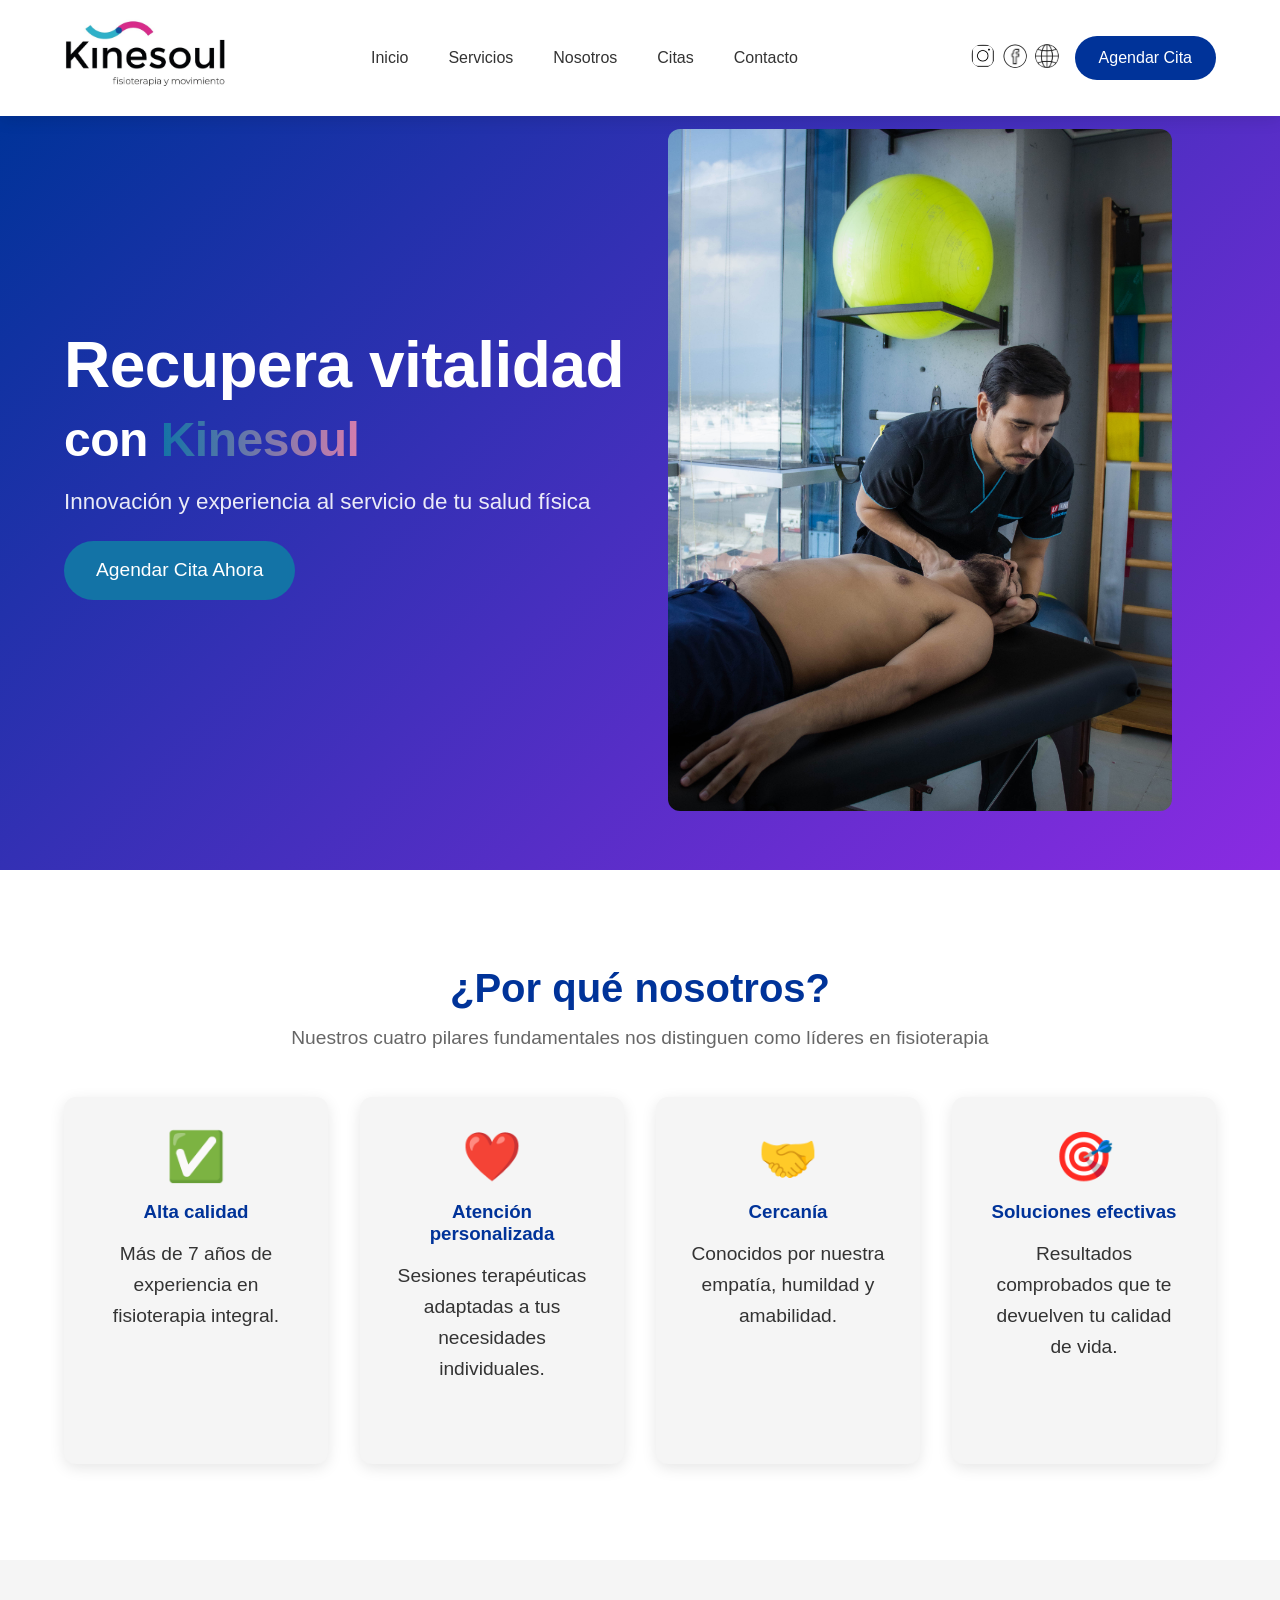
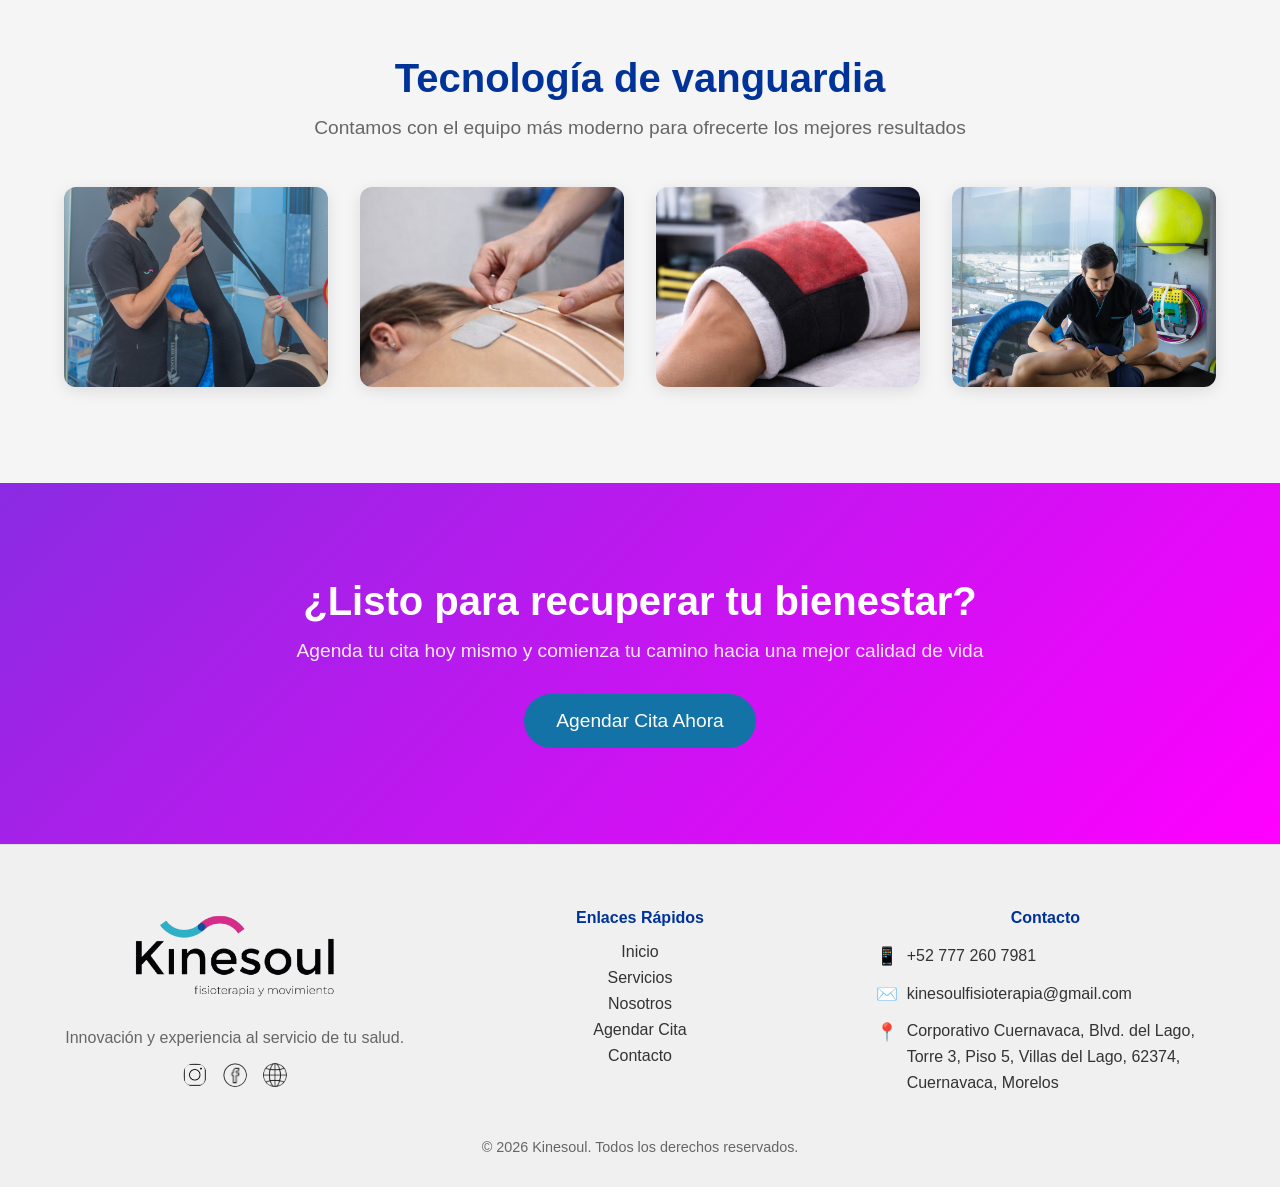
==== commit 45b1301d: "Update website layout" ====
--- a/index.html
+++ b/index.html
@@ -9,7 +9,6 @@
   <link rel="icon" href="assets/img/LogoBlancoRectangulo.jpeg" />
 </head>
 <body>
-<a class="skip-link" href="#main-content">Saltar al contenido principal</a>
   <!-- Loading Screen -->
     <div class="loader" id="loader" aria-live="polite" aria-label="Cargando contenido">
       <div class="spinner" aria-hidden="true"></div>
@@ -180,9 +179,9 @@
         <h4>Enlaces Rápidos</h4>
         <ul class="quick-links">
           <li><a href="../index.html">Inicio</a></li>
-          <li><a href="servicios.html">Servicios</a></li>
-          <li><a href="nosotros.html">Nosotros</a></li>
-          <li><a href="pages/citas.html">Agendar Cita</a></li>
+          <li><a href="pages/servicios.html">Servicios</a></li>
+          <li><a href="pages/nosotros.html">Nosotros</a></li>
+          <li><a href="pages/pages/citas.html">Agendar Cita</a></li>
           <li><a href="pages/contacto.html">Contacto</a></li>          
         </ul>
       </div>
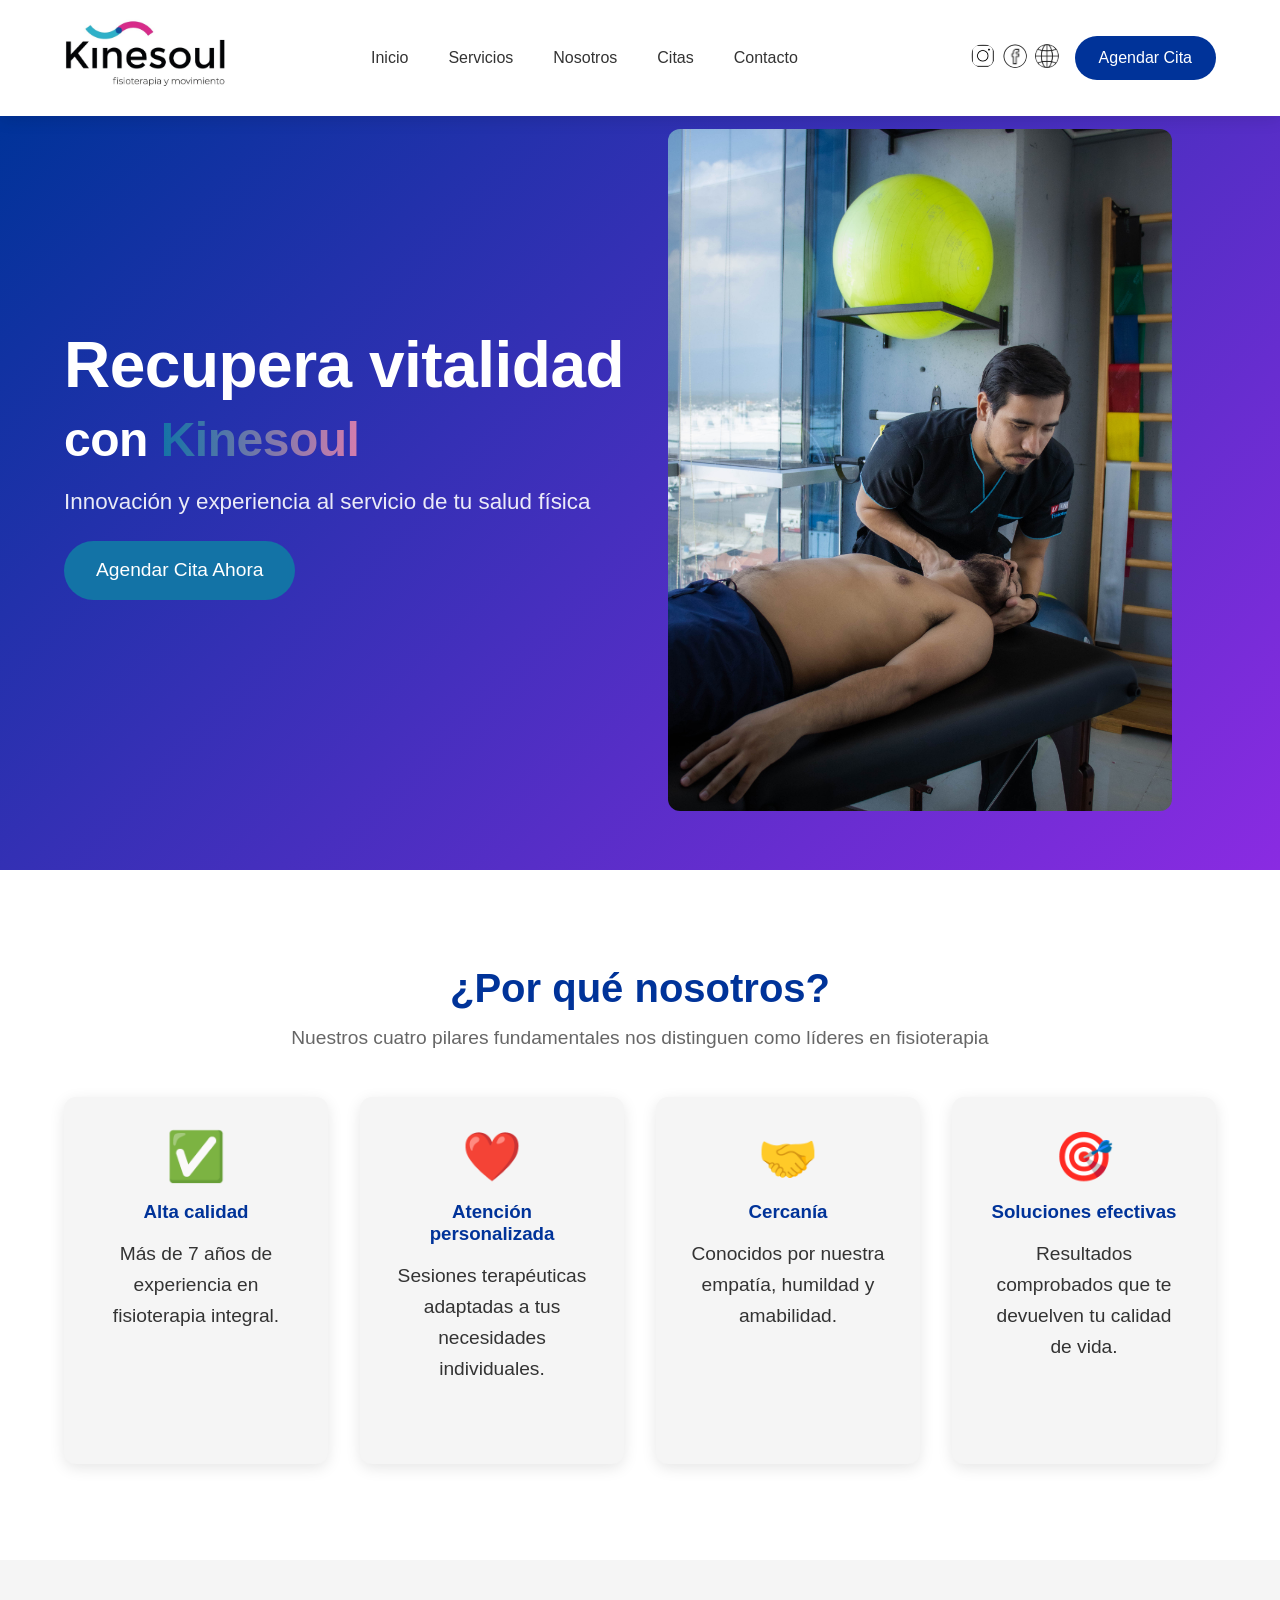
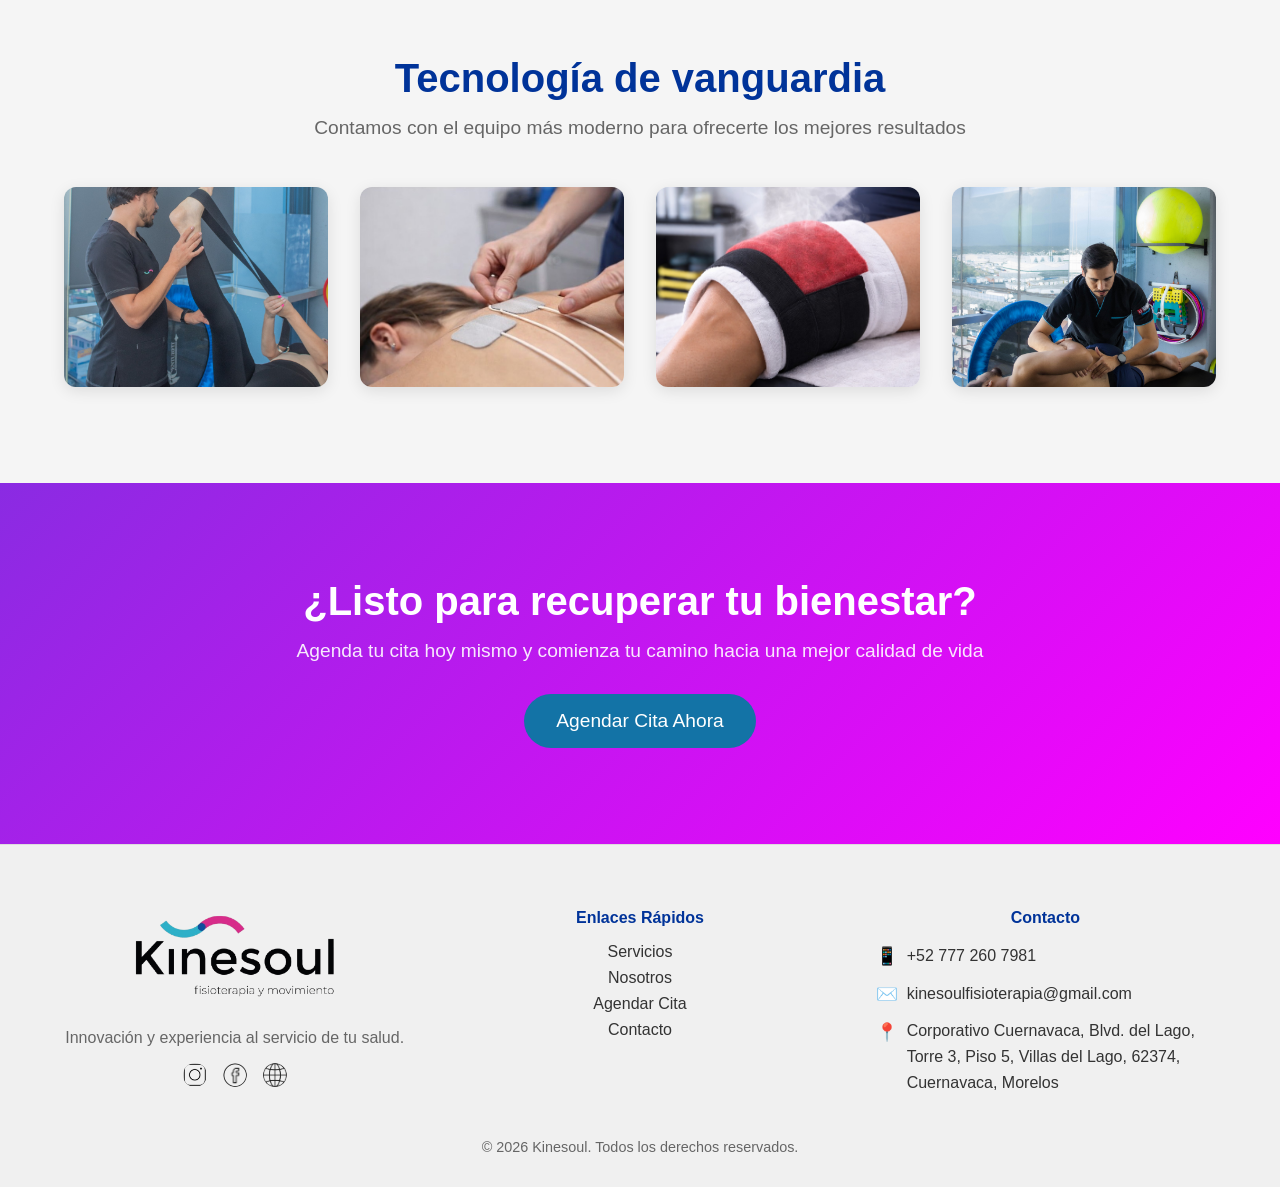
==== commit 68c4e6e0: "Update website 5" ====
--- a/index.html
+++ b/index.html
@@ -178,10 +178,9 @@
       <div class="footer-column">
         <h4>Enlaces Rápidos</h4>
         <ul class="quick-links">
-          <li><a href="../index.html">Inicio</a></li>
           <li><a href="pages/servicios.html">Servicios</a></li>
           <li><a href="pages/nosotros.html">Nosotros</a></li>
-          <li><a href="pages/pages/citas.html">Agendar Cita</a></li>
+          <li><a href="pages/citas.html">Agendar Cita</a></li>
           <li><a href="pages/contacto.html">Contacto</a></li>          
         </ul>
       </div>
